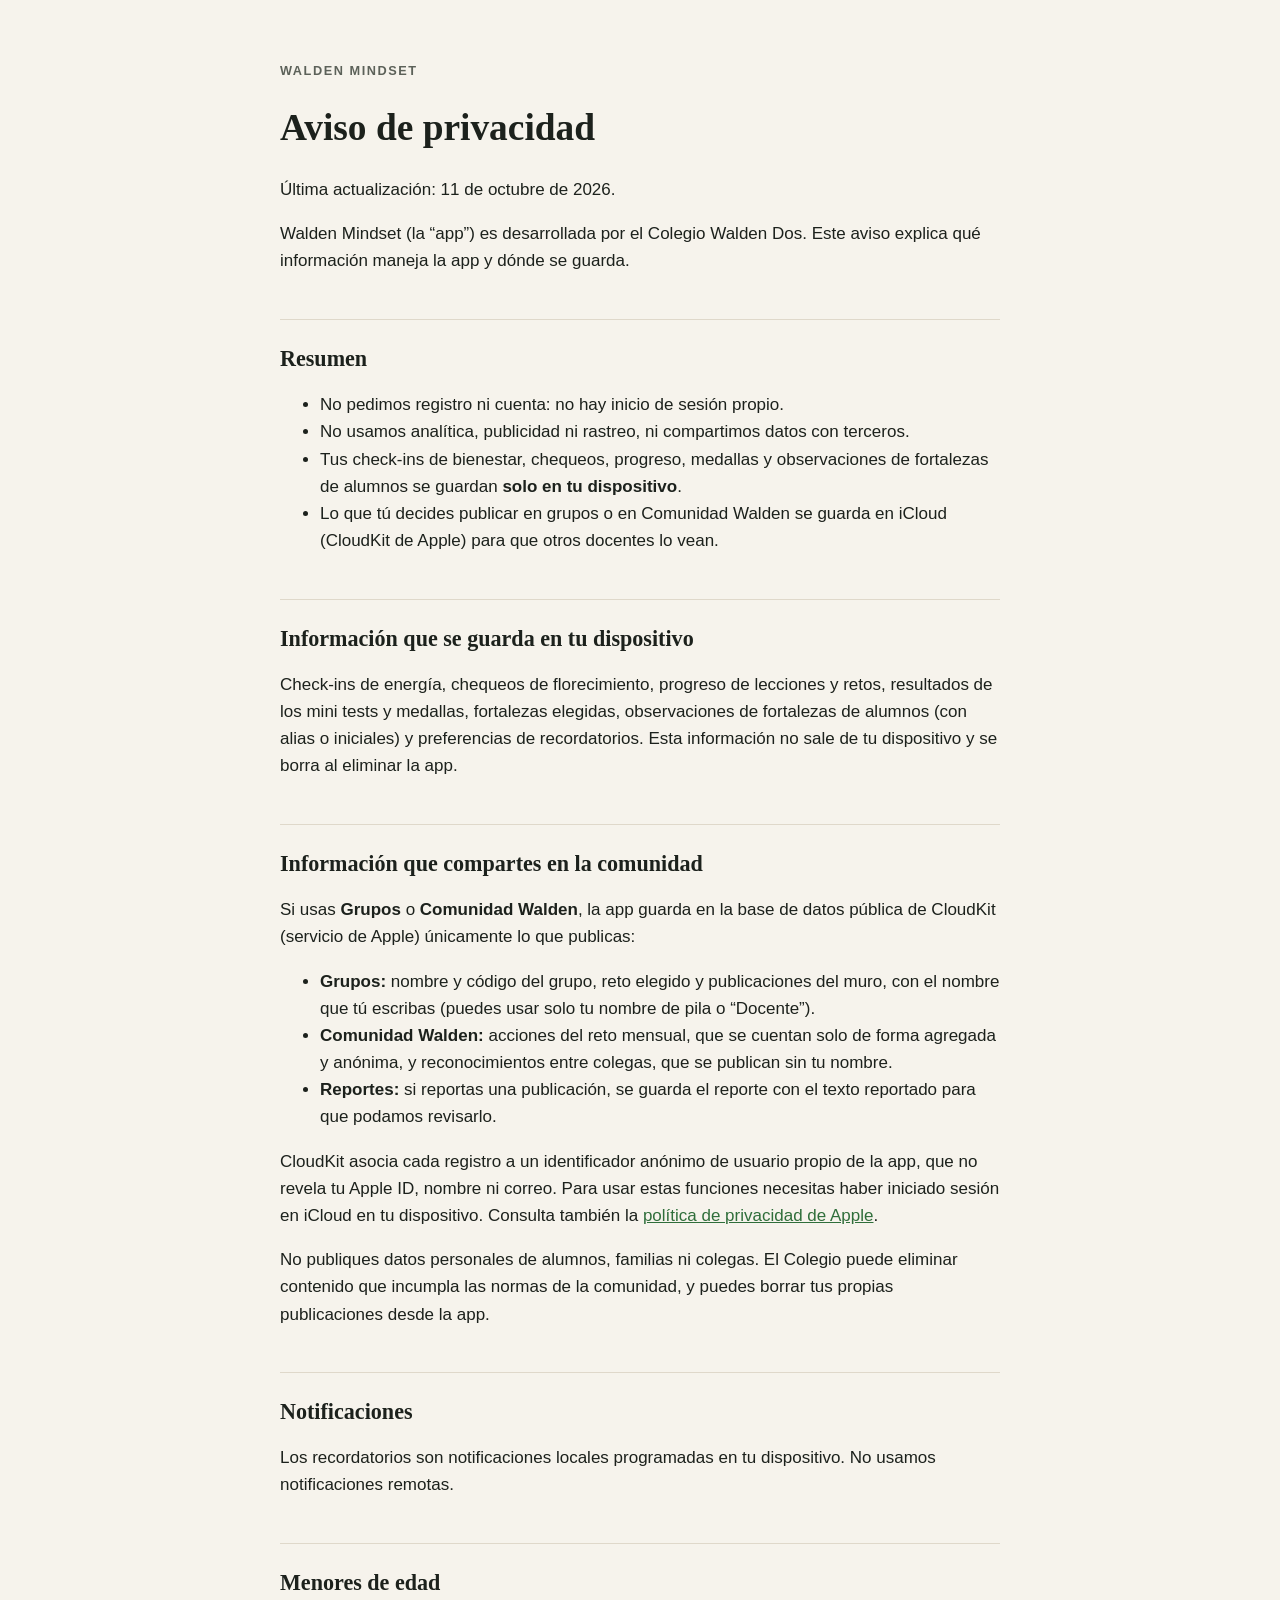
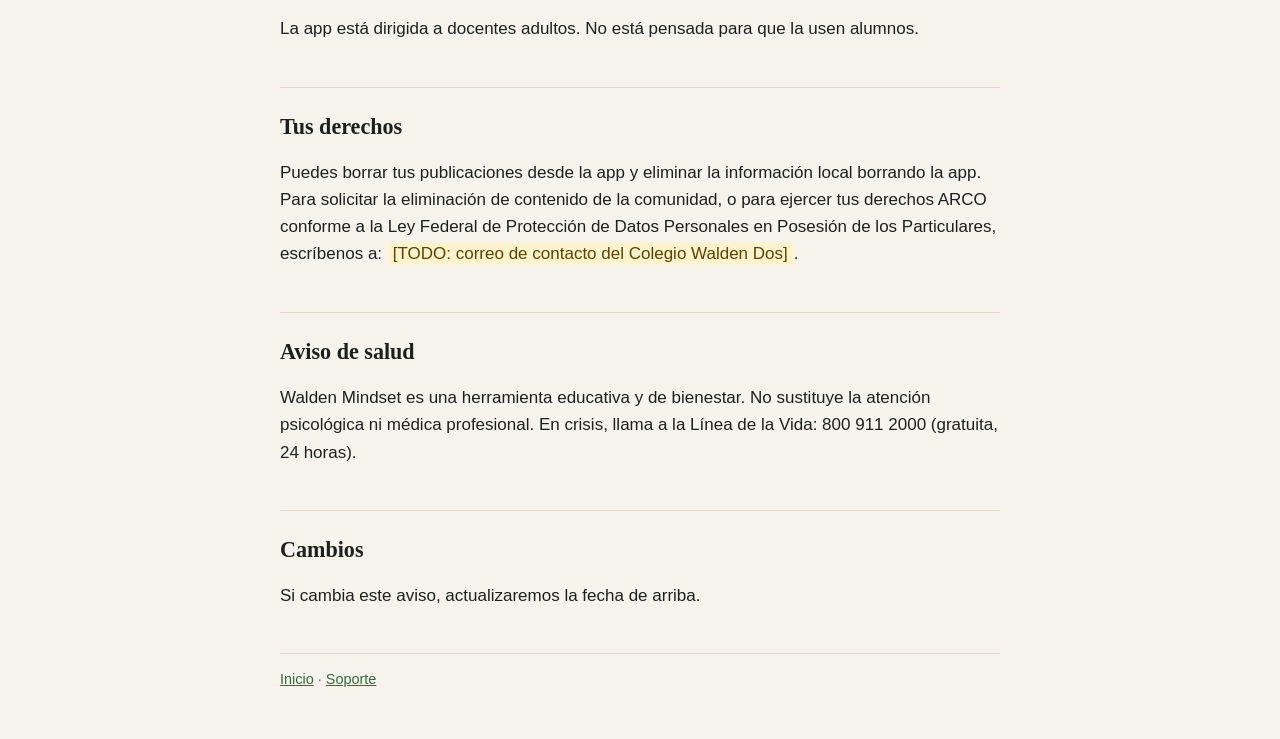
==== privacidad.html @ a1990dff "Sitio de Walden Mindset: privacidad y soporte" ====
<!doctype html><html lang="es-MX"><head><meta charset="utf-8"><meta name="viewport" content="width=device-width,initial-scale=1"><title>Aviso de privacidad · Walden Mindset</title><link rel="stylesheet" href="style.css"></head><body><main>
<p class="eyebrow">Walden Mindset</p><h1>Aviso de privacidad</h1>
<p>Última actualización: 11 de octubre de 2026.</p>
<p>Walden Mindset (la “app”) es desarrollada por el Colegio Walden Dos. Este aviso explica qué información maneja la app y dónde se guarda.</p>
<h2>Resumen</h2>
<ul>
<li>No pedimos registro ni cuenta: no hay inicio de sesión propio.</li>
<li>No usamos analítica, publicidad ni rastreo, ni compartimos datos con terceros.</li>
<li>Tus check-ins de bienestar, chequeos, progreso, medallas y observaciones de fortalezas de alumnos se guardan <strong>solo en tu dispositivo</strong>.</li>
<li>Lo que tú decides publicar en grupos o en Comunidad Walden se guarda en iCloud (CloudKit de Apple) para que otros docentes lo vean.</li>
</ul>
<h2>Información que se guarda en tu dispositivo</h2>
<p>Check-ins de energía, chequeos de florecimiento, progreso de lecciones y retos, resultados de los mini tests y medallas, fortalezas elegidas, observaciones de fortalezas de alumnos (con alias o iniciales) y preferencias de recordatorios. Esta información no sale de tu dispositivo y se borra al eliminar la app.</p>
<h2>Información que compartes en la comunidad</h2>
<p>Si usas <strong>Grupos</strong> o <strong>Comunidad Walden</strong>, la app guarda en la base de datos pública de CloudKit (servicio de Apple) únicamente lo que publicas:</p>
<ul>
<li><strong>Grupos:</strong> nombre y código del grupo, reto elegido y publicaciones del muro, con el nombre que tú escribas (puedes usar solo tu nombre de pila o “Docente”).</li>
<li><strong>Comunidad Walden:</strong> acciones del reto mensual, que se cuentan solo de forma agregada y anónima, y reconocimientos entre colegas, que se publican sin tu nombre.</li>
<li><strong>Reportes:</strong> si reportas una publicación, se guarda el reporte con el texto reportado para que podamos revisarlo.</li>
</ul>
<p>CloudKit asocia cada registro a un identificador anónimo de usuario propio de la app, que no revela tu Apple ID, nombre ni correo. Para usar estas funciones necesitas haber iniciado sesión en iCloud en tu dispositivo. Consulta también la <a href="https://www.apple.com/legal/privacy/">política de privacidad de Apple</a>.</p>
<p>No publiques datos personales de alumnos, familias ni colegas. El Colegio puede eliminar contenido que incumpla las normas de la comunidad, y puedes borrar tus propias publicaciones desde la app.</p>
<h2>Notificaciones</h2>
<p>Los recordatorios son notificaciones locales programadas en tu dispositivo. No usamos notificaciones remotas.</p>
<h2>Menores de edad</h2>
<p>La app está dirigida a docentes adultos. No está pensada para que la usen alumnos.</p>
<h2>Tus derechos</h2>
<p>Puedes borrar tus publicaciones desde la app y eliminar la información local borrando la app. Para solicitar la eliminación de contenido de la comunidad, o para ejercer tus derechos ARCO conforme a la Ley Federal de Protección de Datos Personales en Posesión de los Particulares, escríbenos a: <span class="todo">[TODO: correo de contacto del Colegio Walden Dos]</span>.</p>
<h2>Aviso de salud</h2>
<p>Walden Mindset es una herramienta educativa y de bienestar. No sustituye la atención psicológica ni médica profesional. En crisis, llama a la Línea de la Vida: 800 911 2000 (gratuita, 24 horas).</p>
<h2>Cambios</h2>
<p>Si cambia este aviso, actualizaremos la fecha de arriba.</p>
<footer><a href="index.html">Inicio</a> · <a href="soporte.html">Soporte</a></footer></main></body></html>
---- style.css ----
:root{--paper:#F6F3EC;--ink:#1C211C;--sec:#5C6159;--hair:#DFD8CA;--green:#2F6E3A}
@media (prefers-color-scheme:dark){:root{--paper:#111310;--ink:#ECE8DF;--sec:#A4A79F;--hair:#30342E;--green:#8CCB96}}
body{background:var(--paper);color:var(--ink);font:17px/1.6 -apple-system,BlinkMacSystemFont,"Segoe UI",sans-serif;margin:0}
main{max-width:720px;margin:0 auto;padding:48px 24px}
h1,h2{font-family:"New York",ui-serif,Georgia,serif;font-weight:600;line-height:1.2}
h1{font-size:2.2em}h2{font-size:1.3em;margin-top:2em;border-top:1px solid var(--hair);padding-top:1.2em}
a{color:var(--green)}.eyebrow{text-transform:uppercase;letter-spacing:.12em;font-size:.75em;color:var(--sec);font-weight:600}
.todo{background:#fff3cd;color:#5c4400;padding:2px 6px;border-radius:4px}
footer{color:var(--sec);font-size:.85em;margin-top:3em;border-top:1px solid var(--hair);padding-top:1em}
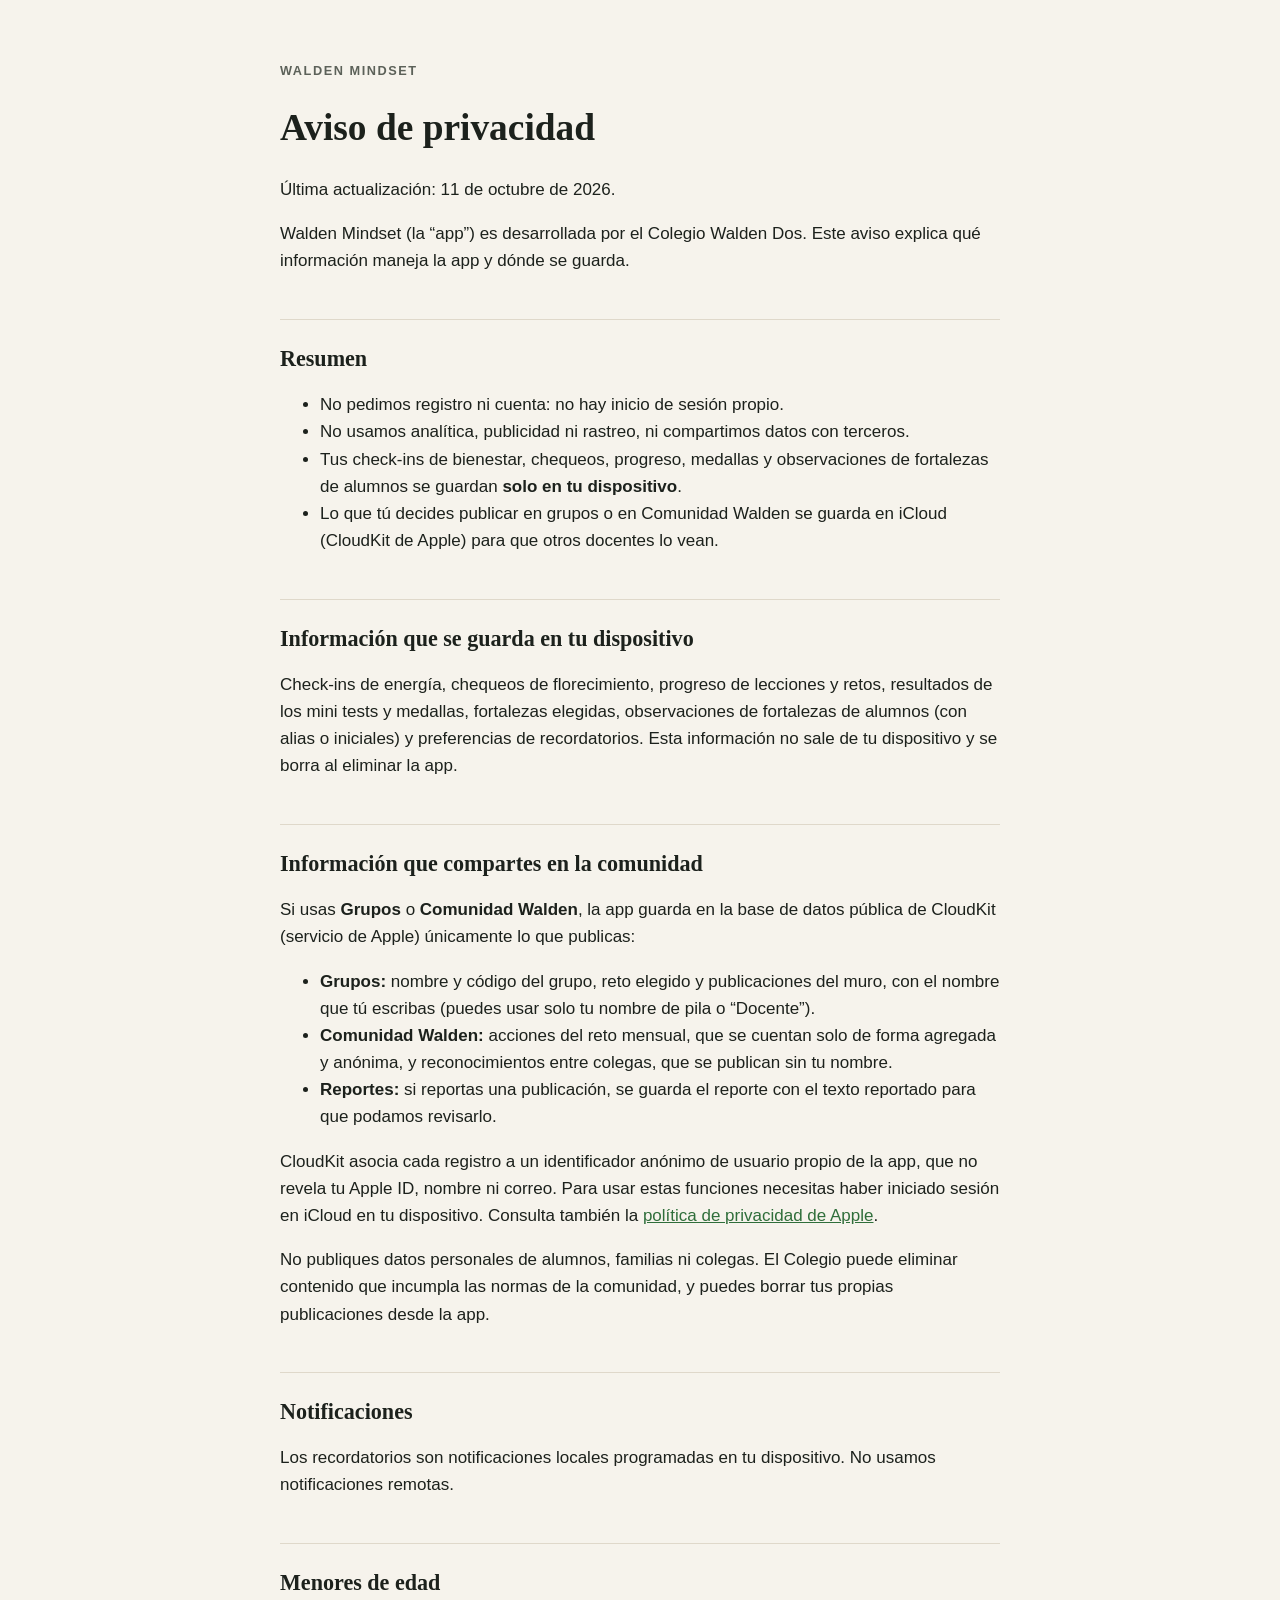
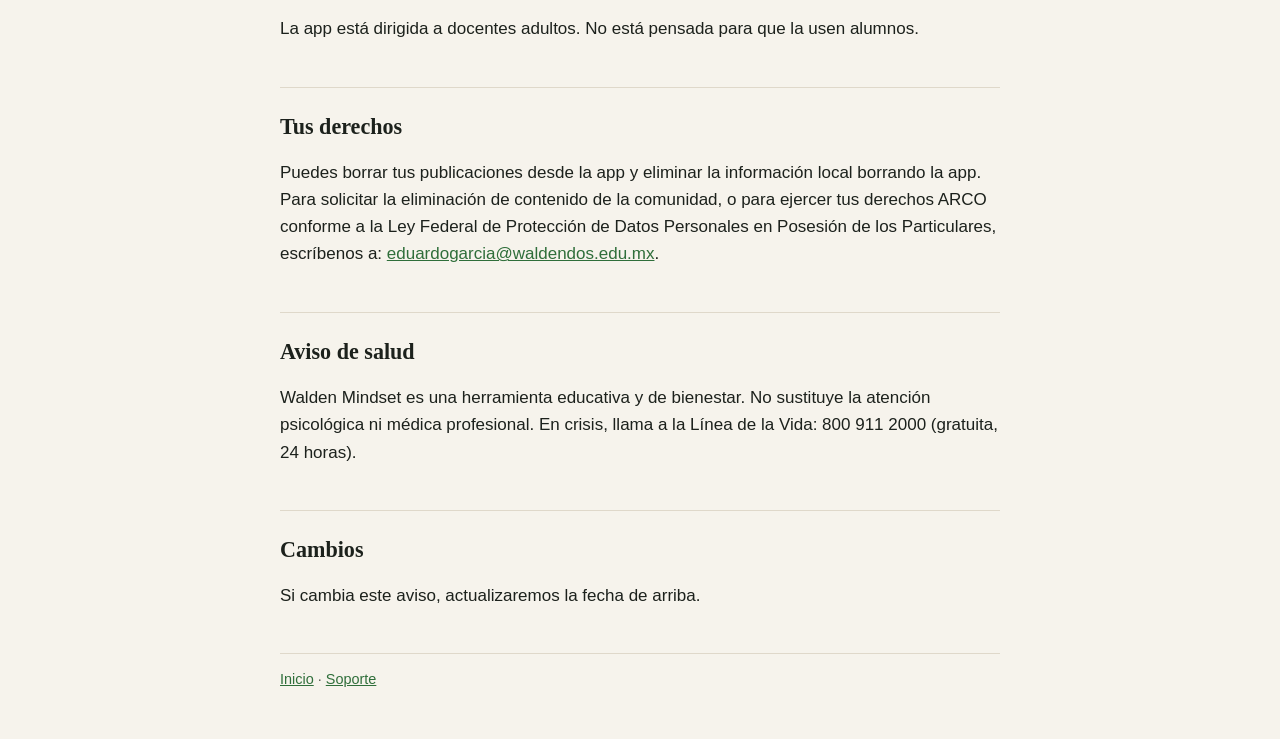
==== commit a1a28fac: "Correo de contacto" ====
--- a/privacidad.html
+++ b/privacidad.html
@@ -25,7 +25,7 @@
 <h2>Menores de edad</h2>
 <p>La app está dirigida a docentes adultos. No está pensada para que la usen alumnos.</p>
 <h2>Tus derechos</h2>
-<p>Puedes borrar tus publicaciones desde la app y eliminar la información local borrando la app. Para solicitar la eliminación de contenido de la comunidad, o para ejercer tus derechos ARCO conforme a la Ley Federal de Protección de Datos Personales en Posesión de los Particulares, escríbenos a: <span class="todo">[TODO: correo de contacto del Colegio Walden Dos]</span>.</p>
+<p>Puedes borrar tus publicaciones desde la app y eliminar la información local borrando la app. Para solicitar la eliminación de contenido de la comunidad, o para ejercer tus derechos ARCO conforme a la Ley Federal de Protección de Datos Personales en Posesión de los Particulares, escríbenos a: <a href="mailto:eduardogarcia@waldendos.edu.mx">eduardogarcia@waldendos.edu.mx</a>.</p>
 <h2>Aviso de salud</h2>
 <p>Walden Mindset es una herramienta educativa y de bienestar. No sustituye la atención psicológica ni médica profesional. En crisis, llama a la Línea de la Vida: 800 911 2000 (gratuita, 24 horas).</p>
 <h2>Cambios</h2>
